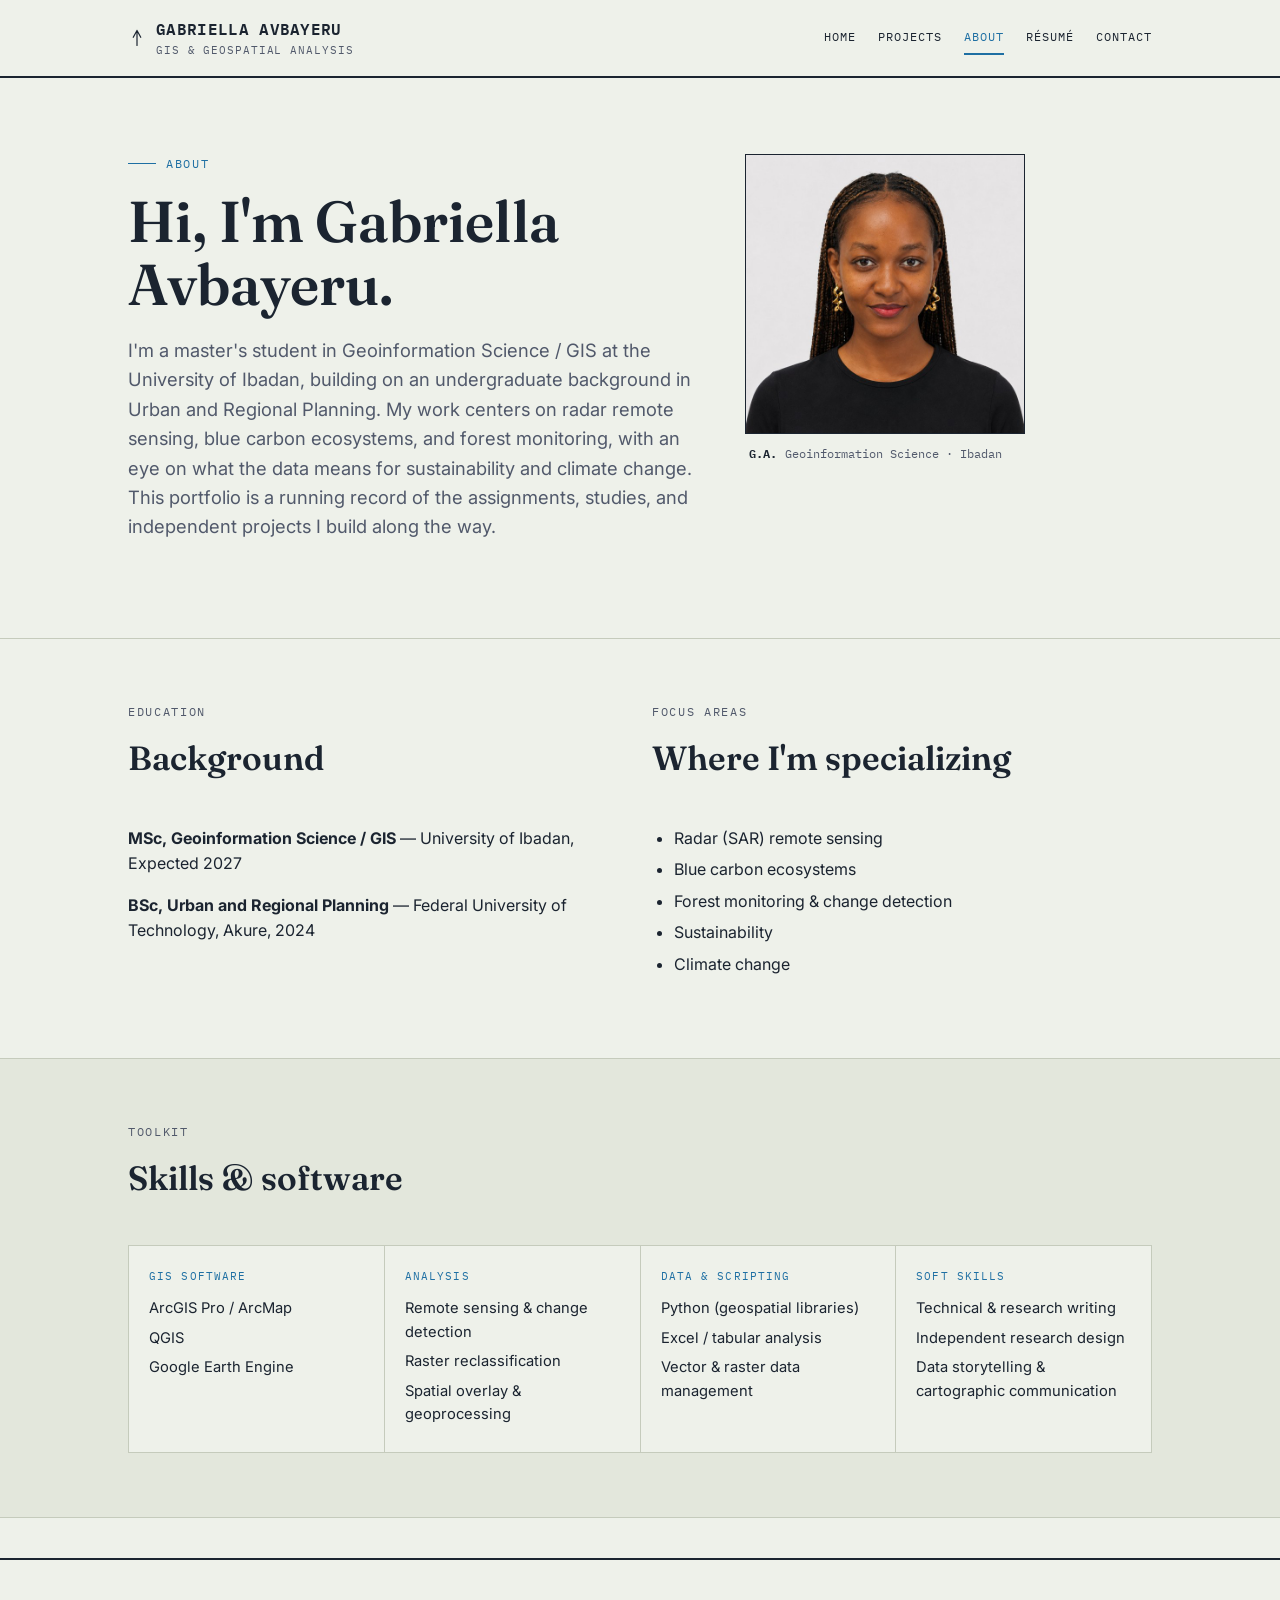
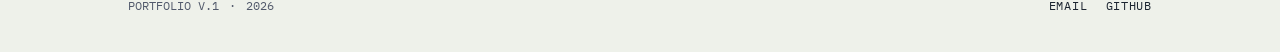
==== about.html @ cffc750f "Add files via upload" ====
<!doctype html>
<html lang="en">
<head>
<meta charset="UTF-8">
<meta name="viewport" content="width=device-width, initial-scale=1.0">
<title>About — Gabriella Avbayeru</title>
<link rel="stylesheet" href="css/style.css">
</head>
<body>

<header class="site-header">
  <div class="wrap">
    <div class="brand">
      <svg class="north" viewBox="0 0 24 24" fill="none" stroke="currentColor" stroke-width="1.6"><path d="M12 2L12 22M12 2L7 11M12 2L17 11" stroke-linecap="round" stroke-linejoin="round"/></svg>
      <div>
        GABRIELLA AVBAYERU
        <small>GIS &amp; GEOSPATIAL ANALYSIS</small>
      </div>
    </div>
    <nav class="primary">
      <a href="index.html">Home</a>
      <a href="projects.html">Projects</a>
      <a href="about.html" class="active">About</a>
      <a href="resume.html">Résumé</a>
      <a href="mailto:gabriellaavbayeru@gmail.com">Contact</a>
    </nav>
  </div>
</header>

<section class="hero">
  <div class="wrap hero-with-photo">
    <div>
      <span class="eyebrow"><span class="dash"></span>About</span>
      <h1>Hi, I'm Gabriella Avbayeru.</h1>
      <p class="lede">I'm a master's student in Geoinformation Science / GIS at the University of Ibadan, building on an undergraduate background in Urban and Regional Planning. My work centers on radar remote sensing, blue carbon ecosystems, and forest monitoring, with an eye on what the data means for sustainability and climate change. This portfolio is a running record of the assignments, studies, and independent projects I build along the way.</p>
    </div>
    <div class="hero-photo">
      <div class="figure" style="margin-bottom:0;">
        <img src="images/gabriella-headshot.jpg" alt="Portrait of Gabriella Avbayeru">
      </div>
      <div class="figure-cap" style="border-bottom:none; margin-bottom:0;"><span class="plate-no">G.A.</span>Geoinformation Science · Ibadan</div>
    </div>
  </div>
</section>

<section>
  <div class="wrap two-col">
    <div>
      <div class="section-head">
        <span class="eyebrow">Education</span>
        <h2>Background</h2>
      </div>
      <div class="prose">
        <p><strong>MSc, Geoinformation Science / GIS</strong> — University of Ibadan, Expected 2027</p>
        <p><strong>BSc, Urban and Regional Planning</strong> — Federal University of Technology, Akure, 2024</p>
      </div>
    </div>
    <div>
      <div class="section-head">
        <span class="eyebrow">Focus areas</span>
        <h2>Where I'm specializing</h2>
      </div>
      <div class="prose">
        <ul>
          <li>Radar (SAR) remote sensing</li>
          <li>Blue carbon ecosystems</li>
          <li>Forest monitoring &amp; change detection</li>
          <li>Sustainability</li>
          <li>Climate change</li>
        </ul>
      </div>
    </div>
  </div>
</section>

<section class="alt">
  <div class="wrap">
    <div class="section-head">
      <span class="eyebrow">Toolkit</span>
      <h2>Skills &amp; software</h2>
    </div>
    <div class="skills-grid">
      <div class="skill-cell">
        <span class="label">GIS Software</span>
        <ul>
          <li>ArcGIS Pro / ArcMap</li>
          <li>QGIS</li>
          <li>Google Earth Engine</li>
        </ul>
      </div>
      <div class="skill-cell">
        <span class="label">Analysis</span>
        <ul>
          <li>Remote sensing &amp; change detection</li>
          <li>Raster reclassification</li>
          <li>Spatial overlay &amp; geoprocessing</li>
        </ul>
      </div>
      <div class="skill-cell">
        <span class="label">Data &amp; Scripting</span>
        <ul>
          <li>Python (geospatial libraries)</li>
          <li>Excel / tabular analysis</li>
          <li>Vector &amp; raster data management</li>
        </ul>
      </div>
      <div class="skill-cell">
        <span class="label">Soft skills</span>
        <ul>
          <li>Technical &amp; research writing</li>
          <li>Independent research design</li>
          <li>Data storytelling &amp; cartographic communication</li>
        </ul>
      </div>
    </div>
  </div>
</section>

<footer class="site-footer">
  <div class="wrap">
    <div class="scale">
      <span>PORTFOLIO V.1</span>
      <span>·</span>
      <span id="year"></span>
    </div>
    <div class="links">
      <a href="mailto:gabriellaavbayeru@gmail.com">Email</a>
      <a href="https://github.com/MyGabbbie">GitHub</a>
    </div>
  </div>
</footer>

<script>document.getElementById('year').textContent = new Date().getFullYear();</script>
</body>
</html>
---- css/style.css ----
/* ============================================================
   GIS PORTFOLIO — "SURVEY SHEET" DESIGN SYSTEM
   Visual language borrowed directly from the cartographic plates
   themselves: neatline borders, title blocks, north arrows,
   scale bars, legend chips, plate numbering.
   ============================================================ */

@import url('https://fonts.googleapis.com/css2?family=Fraunces:opsz,wght@9..144,400;9..144,500;9..144,600;9..144,700&family=Inter:wght@400;500;600&family=IBM+Plex+Mono:wght@400;500;600&display=swap');

:root{
  /* -- color: pulled from the map legends themselves -- */
  --paper:       #EEF1EA;
  --paper-deep:  #E3E7DC;
  --ink:         #1B2430;
  --ink-soft:    #51596B;
  --line:        #C5CBBC;
  --line-strong: #1B2430;
  --water:       #1E6FA3;
  --water-soft:  #DCE8EE;
  --veg:         #3F7D32;
  --veg-soft:    #E2EBDC;
  --alert:       #B8412B;
  --alert-soft:  #F3E1DA;

  --display: 'Fraunces', serif;
  --body: 'Inter', system-ui, sans-serif;
  --mono: 'IBM Plex Mono', monospace;

  --max: 1080px;
}

*{ box-sizing: border-box; }

html{ scroll-behavior: smooth; }

body{
  margin:0;
  background: var(--paper);
  color: var(--ink);
  font-family: var(--body);
  font-size: 16px;
  line-height: 1.6;
  -webkit-font-smoothing: antialiased;
}

a{ color: var(--water); text-decoration: none; }
a:hover{ text-decoration: underline; }
a:focus-visible, button:focus-visible{
  outline: 2px solid var(--water);
  outline-offset: 2px;
}

img{ max-width: 100%; display:block; }

.wrap{ max-width: var(--max); margin: 0 auto; padding: 0 28px; }

/* ---------------------------------------------------------
   Background graticule — faint lat/long grid, like a map sheet
--------------------------------------------------------- */
.graticule{
  background-image:
    linear-gradient(var(--line) 1px, transparent 1px),
    linear-gradient(90deg, var(--line) 1px, transparent 1px);
  background-size: 56px 56px;
  background-position: -1px -1px;
  opacity: 1;
}

/* ---------------------------------------------------------
   Header / title block
--------------------------------------------------------- */
.site-header{
  border-bottom: 2px solid var(--line-strong);
  background: var(--paper);
  position: sticky; top:0; z-index: 50;
}
.site-header .wrap{
  display:flex; align-items:center; justify-content:space-between;
  padding-top: 16px; padding-bottom: 16px;
  gap: 24px;
}
.brand{
  display:flex; align-items:center; gap:10px;
  font-family: var(--mono);
  font-weight: 600;
  letter-spacing: 0.02em;
  color: var(--ink);
}
.brand .north{ width:18px; height:18px; flex-shrink:0; }
.brand small{
  display:block;
  font-family: var(--mono);
  font-weight: 400;
  font-size: 0.7rem;
  color: var(--ink-soft);
  letter-spacing: 0.08em;
}
nav.primary{ display:flex; gap: 22px; flex-wrap: wrap; }
nav.primary a{
  font-family: var(--mono);
  font-size: 0.78rem;
  text-transform: uppercase;
  letter-spacing: 0.08em;
  color: var(--ink);
  padding: 6px 0;
  border-bottom: 2px solid transparent;
}
nav.primary a:hover, nav.primary a.active{
  border-bottom-color: var(--water);
  text-decoration:none;
  color: var(--water);
}

/* ---------------------------------------------------------
   Hero
--------------------------------------------------------- */
.hero{
  padding: 76px 0 64px;
  border-bottom: 1px solid var(--line);
}
.hero .eyebrow{
  font-family: var(--mono);
  font-size: 0.78rem;
  letter-spacing: 0.14em;
  text-transform: uppercase;
  color: var(--water);
  display:flex; align-items:center; gap:10px;
  margin-bottom: 18px;
}
.hero .eyebrow .dash{ width:28px; height:1px; background:var(--water); display:inline-block; }
.hero h1{
  font-family: var(--display);
  font-weight: 600;
  font-size: clamp(2.4rem, 5vw, 3.6rem);
  line-height: 1.08;
  margin: 0 0 20px;
  max-width: 16ch;
}
.hero p.lede{
  font-size: 1.15rem;
  color: var(--ink-soft);
  max-width: 56ch;
  margin: 0 0 32px;
}
.hero .ctas{ display:flex; gap:14px; flex-wrap:wrap; }

.btn{
  display:inline-flex; align-items:center; gap:8px;
  font-family: var(--mono);
  font-size: 0.82rem;
  text-transform: uppercase;
  letter-spacing: 0.06em;
  padding: 12px 20px;
  border: 1.5px solid var(--ink);
  color: var(--ink);
  background: transparent;
  cursor:pointer;
}
.btn:hover{ background: var(--ink); color: var(--paper); text-decoration:none; }
.btn.primary{ background: var(--ink); color: var(--paper); }
.btn.primary:hover{ background: var(--water); border-color: var(--water); color: #fff; }
.btn .chip{ width:10px; height:10px; background: currentColor; display:inline-block; }

/* ---------------------------------------------------------
   Section scaffolding
--------------------------------------------------------- */
section{ padding: 64px 0; }
section.alt{ background: var(--paper-deep); border-top:1px solid var(--line); border-bottom:1px solid var(--line); }

.section-head{ margin-bottom: 40px; max-width: 64ch; }
.section-head .eyebrow{
  font-family: var(--mono);
  font-size: 0.74rem;
  letter-spacing: 0.14em;
  text-transform: uppercase;
  color: var(--ink-soft);
  margin-bottom: 10px;
  display:block;
}
.section-head h2{
  font-family: var(--display);
  font-weight: 600;
  font-size: clamp(1.6rem, 3vw, 2.1rem);
  margin: 0 0 12px;
}
.section-head p{ color: var(--ink-soft); margin:0; }

/* ---------------------------------------------------------
   Skills strip
--------------------------------------------------------- */
.skills-grid{
  display:grid;
  grid-template-columns: repeat(auto-fit, minmax(200px, 1fr));
  gap: 1px;
  background: var(--line);
  border: 1px solid var(--line);
}
.skill-cell{
  background: var(--paper);
  padding: 22px 20px;
}
.skill-cell .label{
  font-family: var(--mono);
  font-size: 0.7rem;
  letter-spacing: 0.1em;
  text-transform: uppercase;
  color: var(--water);
  margin-bottom: 8px;
  display:block;
}
.skill-cell ul{ margin:0; padding:0; list-style:none; }
.skill-cell li{
  font-size: 0.92rem;
  padding: 3px 0;
  color: var(--ink);
}

/* ---------------------------------------------------------
   Plate card (project card) — styled like the maps themselves
--------------------------------------------------------- */
.plates{
  display:grid;
  grid-template-columns: repeat(auto-fit, minmax(280px, 1fr));
  gap: 28px;
}
.plate{
  border: 1.5px solid var(--line-strong);
  background: var(--paper);
  display:flex; flex-direction:column;
  transition: transform .15s ease, box-shadow .15s ease;
}
.plate:hover{ transform: translateY(-3px); box-shadow: 6px 6px 0 var(--line); }
.plate-titleblock{
  display:flex; align-items:flex-start; justify-content:space-between;
  padding: 14px 16px;
  border-bottom: 1px solid var(--line-strong);
}
.plate-titleblock h3{
  font-family: var(--display);
  font-size: 1.15rem;
  font-weight: 600;
  margin:0;
  line-height:1.25;
}
.plate-titleblock .north{ width:16px; height:16px; flex-shrink:0; margin-left:10px; opacity:0.7; }
.plate-thumb{
  aspect-ratio: 4/3;
  overflow:hidden;
  border-bottom: 1px solid var(--line);
  background: #fff;
}
.plate-thumb img{ width:100%; height:100%; object-fit: cover; }
.plate-body{ padding: 16px; flex:1; display:flex; flex-direction:column; gap:12px; }
.plate-body p{ margin:0; color: var(--ink-soft); font-size: 0.92rem; }
.plate-tags{ display:flex; gap:6px; flex-wrap:wrap; }
.tag{
  font-family: var(--mono);
  font-size: 0.68rem;
  letter-spacing: 0.04em;
  text-transform: uppercase;
  padding: 3px 8px;
  border: 1px solid var(--line-strong);
  color: var(--ink);
}
.plate-footer{
  display:flex; align-items:center; justify-content:space-between;
  padding: 12px 16px;
  border-top: 1px solid var(--line);
  font-family: var(--mono);
  font-size: 0.72rem;
  color: var(--ink-soft);
  letter-spacing: 0.04em;
}
.plate-footer a{ font-weight:600; }

/* ---------------------------------------------------------
   Stat block
--------------------------------------------------------- */
.stat-row{
  display:grid;
  grid-template-columns: repeat(auto-fit, minmax(180px,1fr));
  gap: 24px;
  margin: 28px 0;
}
.stat{
  border-left: 3px solid var(--water);
  padding-left: 16px;
}
.stat .num{
  font-family: var(--display);
  font-size: 2.1rem;
  font-weight: 600;
  line-height:1;
  color: var(--ink);
}
.stat .num.alert{ color: var(--alert); }
.stat .lbl{
  font-family: var(--mono);
  font-size: 0.72rem;
  text-transform: uppercase;
  letter-spacing: 0.06em;
  color: var(--ink-soft);
  margin-top: 6px;
  display:block;
}

/* ---------------------------------------------------------
   Footer
--------------------------------------------------------- */
footer.site-footer{
  border-top: 2px solid var(--line-strong);
  padding: 36px 0;
  margin-top: 40px;
}
footer.site-footer .wrap{
  display:flex; justify-content:space-between; align-items:center; flex-wrap:wrap; gap:16px;
}
footer.site-footer .scale{
  font-family: var(--mono);
  font-size: 0.72rem;
  color: var(--ink-soft);
  display:flex; align-items:center; gap:10px;
}
footer.site-footer .links{ display:flex; gap:18px; }
footer.site-footer a{
  font-family: var(--mono);
  font-size: 0.78rem;
  text-transform: uppercase;
  letter-spacing: 0.06em;
  color: var(--ink);
}

/* ---------------------------------------------------------
   Project detail page
--------------------------------------------------------- */
.project-hero{
  border-bottom: 1px solid var(--line);
  padding: 48px 0 40px;
}
.project-hero .meta-row{
  display:flex; flex-wrap:wrap; gap: 10px 28px;
  margin-top: 24px;
  font-family: var(--mono);
  font-size: 0.78rem;
  color: var(--ink-soft);
}
.project-hero .meta-row strong{ color: var(--ink); display:block; font-size:0.7rem; text-transform:uppercase; letter-spacing:0.08em; margin-bottom:3px; font-weight:600;}

.figure{
  border: 1.5px solid var(--line-strong);
  background:#fff;
  margin: 0 0 12px;
}
.figure img{ width:100%; }
.figure-cap{
  font-family: var(--mono);
  font-size: 0.78rem;
  color: var(--ink-soft);
  padding: 10px 4px 32px;
  border-bottom: 1px solid var(--line);
  margin-bottom: 32px;
}
.figure-cap .plate-no{ color: var(--ink); font-weight:600; margin-right:8px;}

.prose h2{
  font-family: var(--display);
  font-weight:600;
  font-size: 1.5rem;
  margin: 44px 0 16px;
}
.prose h2:first-child{ margin-top:0; }
.prose p{ margin: 0 0 16px; max-width: 72ch; }
.prose ul{ margin: 0 0 16px; padding-left: 22px; max-width: 72ch; }
.prose li{ margin-bottom: 6px; }

.callout{
  border-left: 3px solid var(--veg);
  background: var(--veg-soft);
  padding: 16px 20px;
  margin: 24px 0;
  font-size: 0.95rem;
}
.callout.alert{ border-left-color: var(--alert); background: var(--alert-soft); }

.two-col{
  display:grid; grid-template-columns: 1fr 1fr; gap: 24px;
}
.hero-with-photo{
  display:grid;
  grid-template-columns: 1.4fr 1fr;
  gap: 48px;
  align-items: start;
}
.hero-photo{ max-width: 280px; }
.hero-photo .figure img{ aspect-ratio: 1/1; object-fit: cover; }
@media (max-width: 720px){
  .hero-with-photo{ grid-template-columns: 1fr; }
  .hero-photo{ max-width: 200px; order: -1; }
}
@media (max-width: 720px){
  .two-col{ grid-template-columns: 1fr; }
  .hero .ctas{ flex-direction:column; align-items:flex-start; }
  nav.primary{ gap: 14px; }
}

.back-link{
  display:inline-flex; align-items:center; gap:8px;
  font-family: var(--mono);
  font-size: 0.78rem;
  text-transform: uppercase;
  letter-spacing: 0.06em;
  margin-bottom: 28px;
}

/* sparkline chart */
.trend-chart{ border: 1.5px solid var(--line-strong); background:#fff; padding: 20px; margin: 24px 0; }
.trend-chart .chart-label{ font-family: var(--mono); font-size:0.72rem; color: var(--ink-soft); text-transform:uppercase; letter-spacing:0.06em; margin-bottom:10px; display:block;}

/* data table */
.data-table-wrap{ overflow-x:auto; margin: 24px 0; border: 1.5px solid var(--line-strong); }
table.data-table{ width:100%; border-collapse: collapse; font-size: 0.88rem; background:#fff; }
table.data-table caption{
  text-align:left; font-family: var(--mono); font-size:0.72rem; text-transform:uppercase;
  letter-spacing:0.06em; color: var(--ink-soft); padding: 12px 14px; border-bottom: 1px solid var(--line);
}
table.data-table th, table.data-table td{
  padding: 9px 14px; text-align:right; border-bottom: 1px solid var(--line); white-space: nowrap;
}
table.data-table th:first-child, table.data-table td:first-child{ text-align:left; white-space: normal; }
table.data-table thead th{
  font-family: var(--mono); font-size: 0.72rem; text-transform:uppercase; letter-spacing:0.04em;
  color: var(--ink-soft); border-bottom: 1.5px solid var(--line-strong);
}
table.data-table tbody tr:last-child td{ border-bottom:none; }
table.data-table td.pos{ color: var(--veg); font-weight:600; }
table.data-table td.neg{ color: var(--alert); font-weight:600; }
table.data-table tfoot td{ font-weight:600; border-top: 1.5px solid var(--line-strong); border-bottom:none; }

@media (prefers-reduced-motion: reduce){
  *{ scroll-behavior:auto !important; transition:none !important; }
}
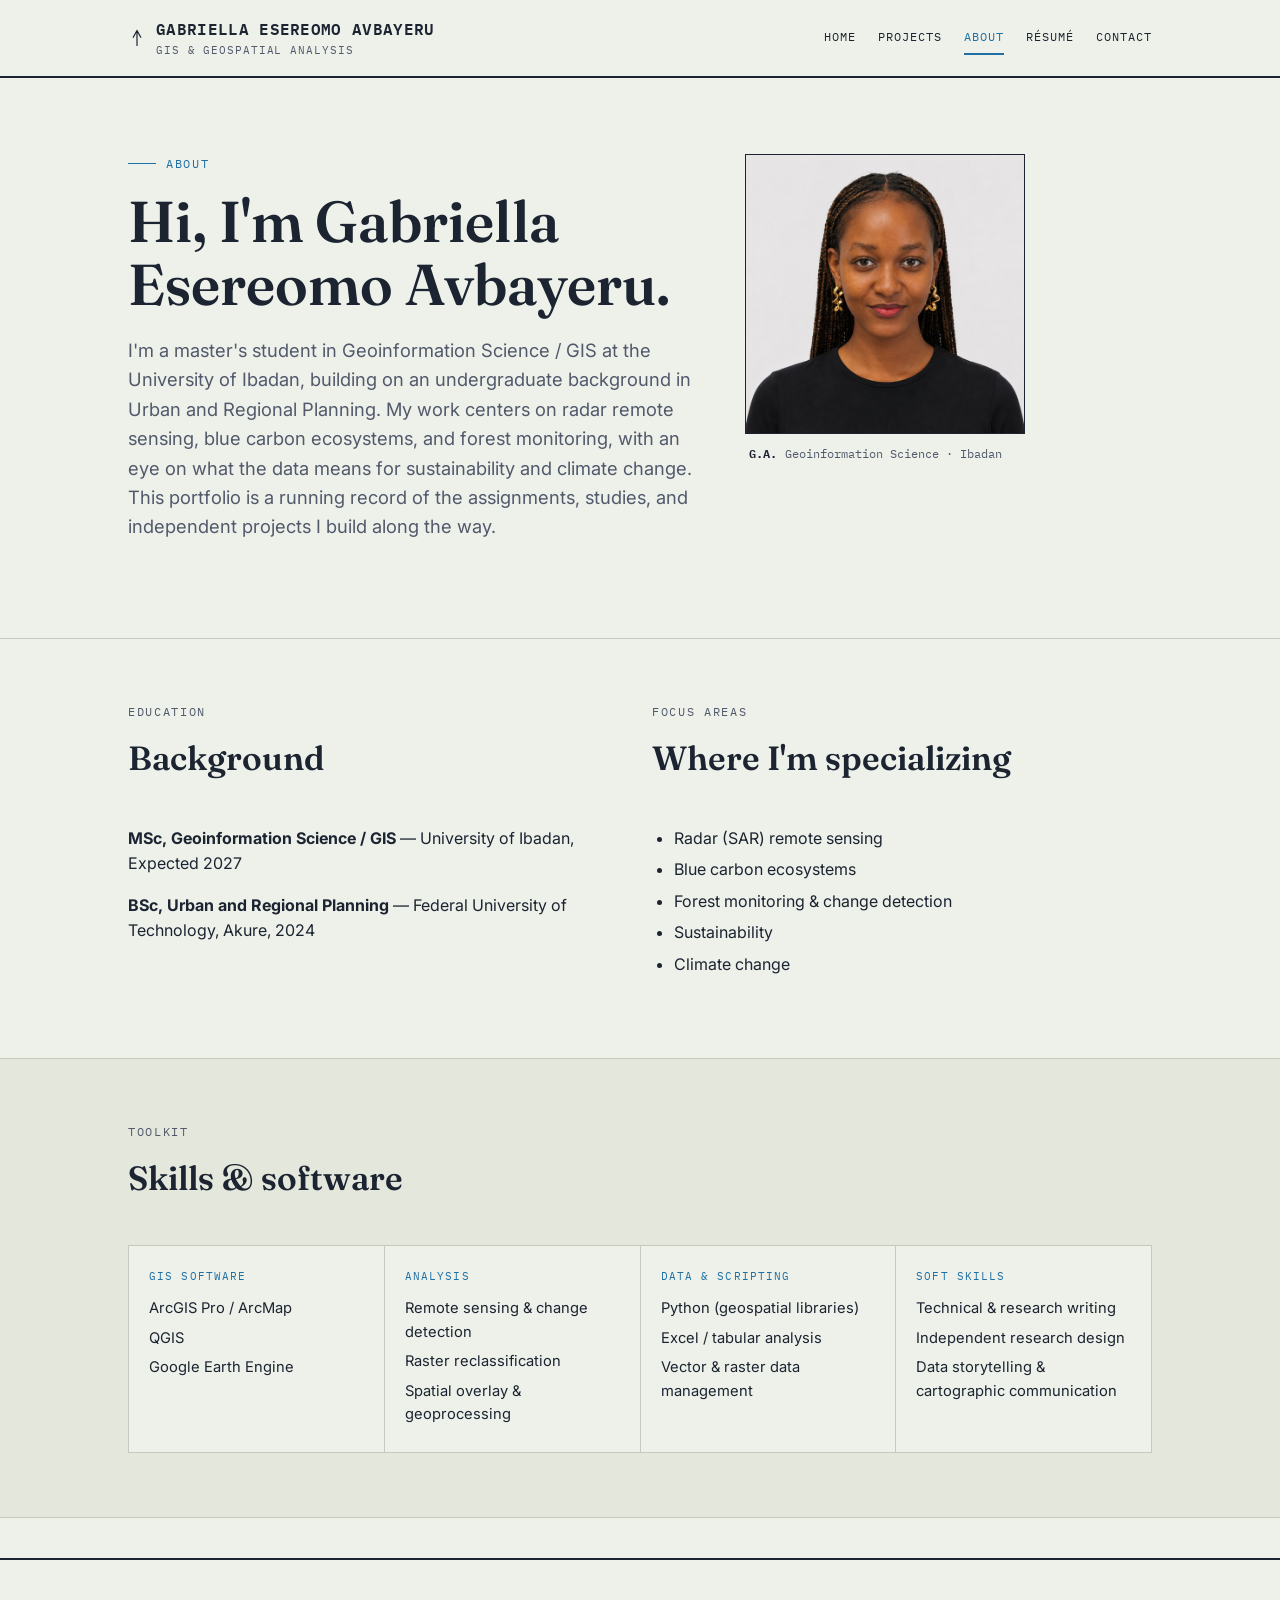
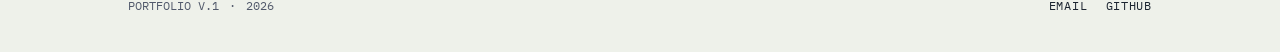
==== commit e6f0b060: "Add files via upload" ====
--- a/about.html
+++ b/about.html
@@ -3,7 +3,7 @@
 <head>
 <meta charset="UTF-8">
 <meta name="viewport" content="width=device-width, initial-scale=1.0">
-<title>About — Gabriella Avbayeru</title>
+<title>About — Gabriella Esereomo Avbayeru</title>
 <link rel="stylesheet" href="css/style.css">
 </head>
 <body>
@@ -13,7 +13,7 @@
     <div class="brand">
       <svg class="north" viewBox="0 0 24 24" fill="none" stroke="currentColor" stroke-width="1.6"><path d="M12 2L12 22M12 2L7 11M12 2L17 11" stroke-linecap="round" stroke-linejoin="round"/></svg>
       <div>
-        GABRIELLA AVBAYERU
+        GABRIELLA ESEREOMO AVBAYERU
         <small>GIS &amp; GEOSPATIAL ANALYSIS</small>
       </div>
     </div>
@@ -31,12 +31,12 @@
   <div class="wrap hero-with-photo">
     <div>
       <span class="eyebrow"><span class="dash"></span>About</span>
-      <h1>Hi, I'm Gabriella Avbayeru.</h1>
+      <h1>Hi, I'm Gabriella Esereomo Avbayeru.</h1>
       <p class="lede">I'm a master's student in Geoinformation Science / GIS at the University of Ibadan, building on an undergraduate background in Urban and Regional Planning. My work centers on radar remote sensing, blue carbon ecosystems, and forest monitoring, with an eye on what the data means for sustainability and climate change. This portfolio is a running record of the assignments, studies, and independent projects I build along the way.</p>
     </div>
     <div class="hero-photo">
       <div class="figure" style="margin-bottom:0;">
-        <img src="images/gabriella-headshot.jpg" alt="Portrait of Gabriella Avbayeru">
+        <img src="images/gabriella-headshot.jpg" alt="Portrait of Gabriella Esereomo Avbayeru">
       </div>
       <div class="figure-cap" style="border-bottom:none; margin-bottom:0;"><span class="plate-no">G.A.</span>Geoinformation Science · Ibadan</div>
     </div>
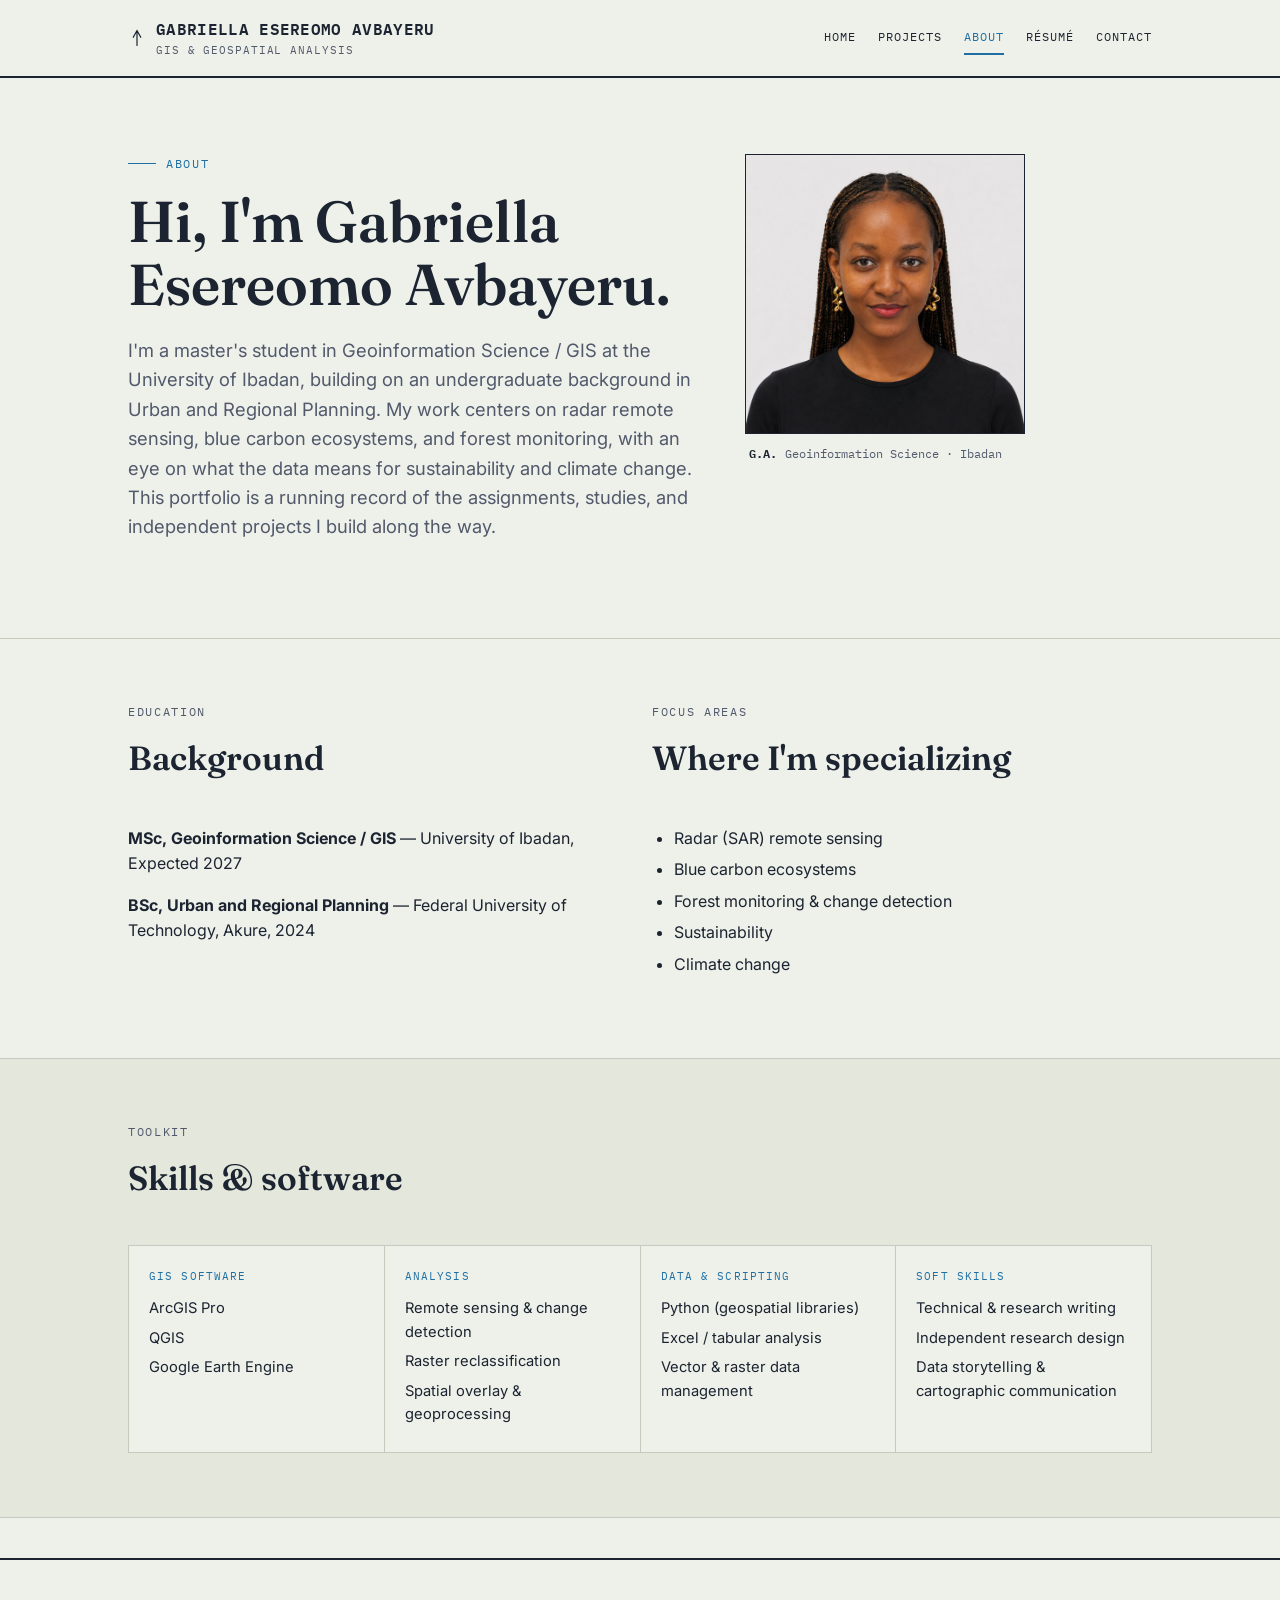
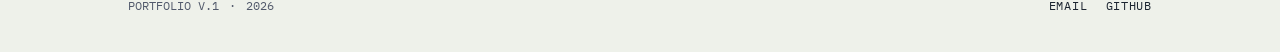
==== commit ed00bd1a: "Add files via upload" ====
--- a/about.html
+++ b/about.html
@@ -83,7 +83,7 @@
       <div class="skill-cell">
         <span class="label">GIS Software</span>
         <ul>
-          <li>ArcGIS Pro / ArcMap</li>
+          <li>ArcGIS Pro</li>
           <li>QGIS</li>
           <li>Google Earth Engine</li>
         </ul>
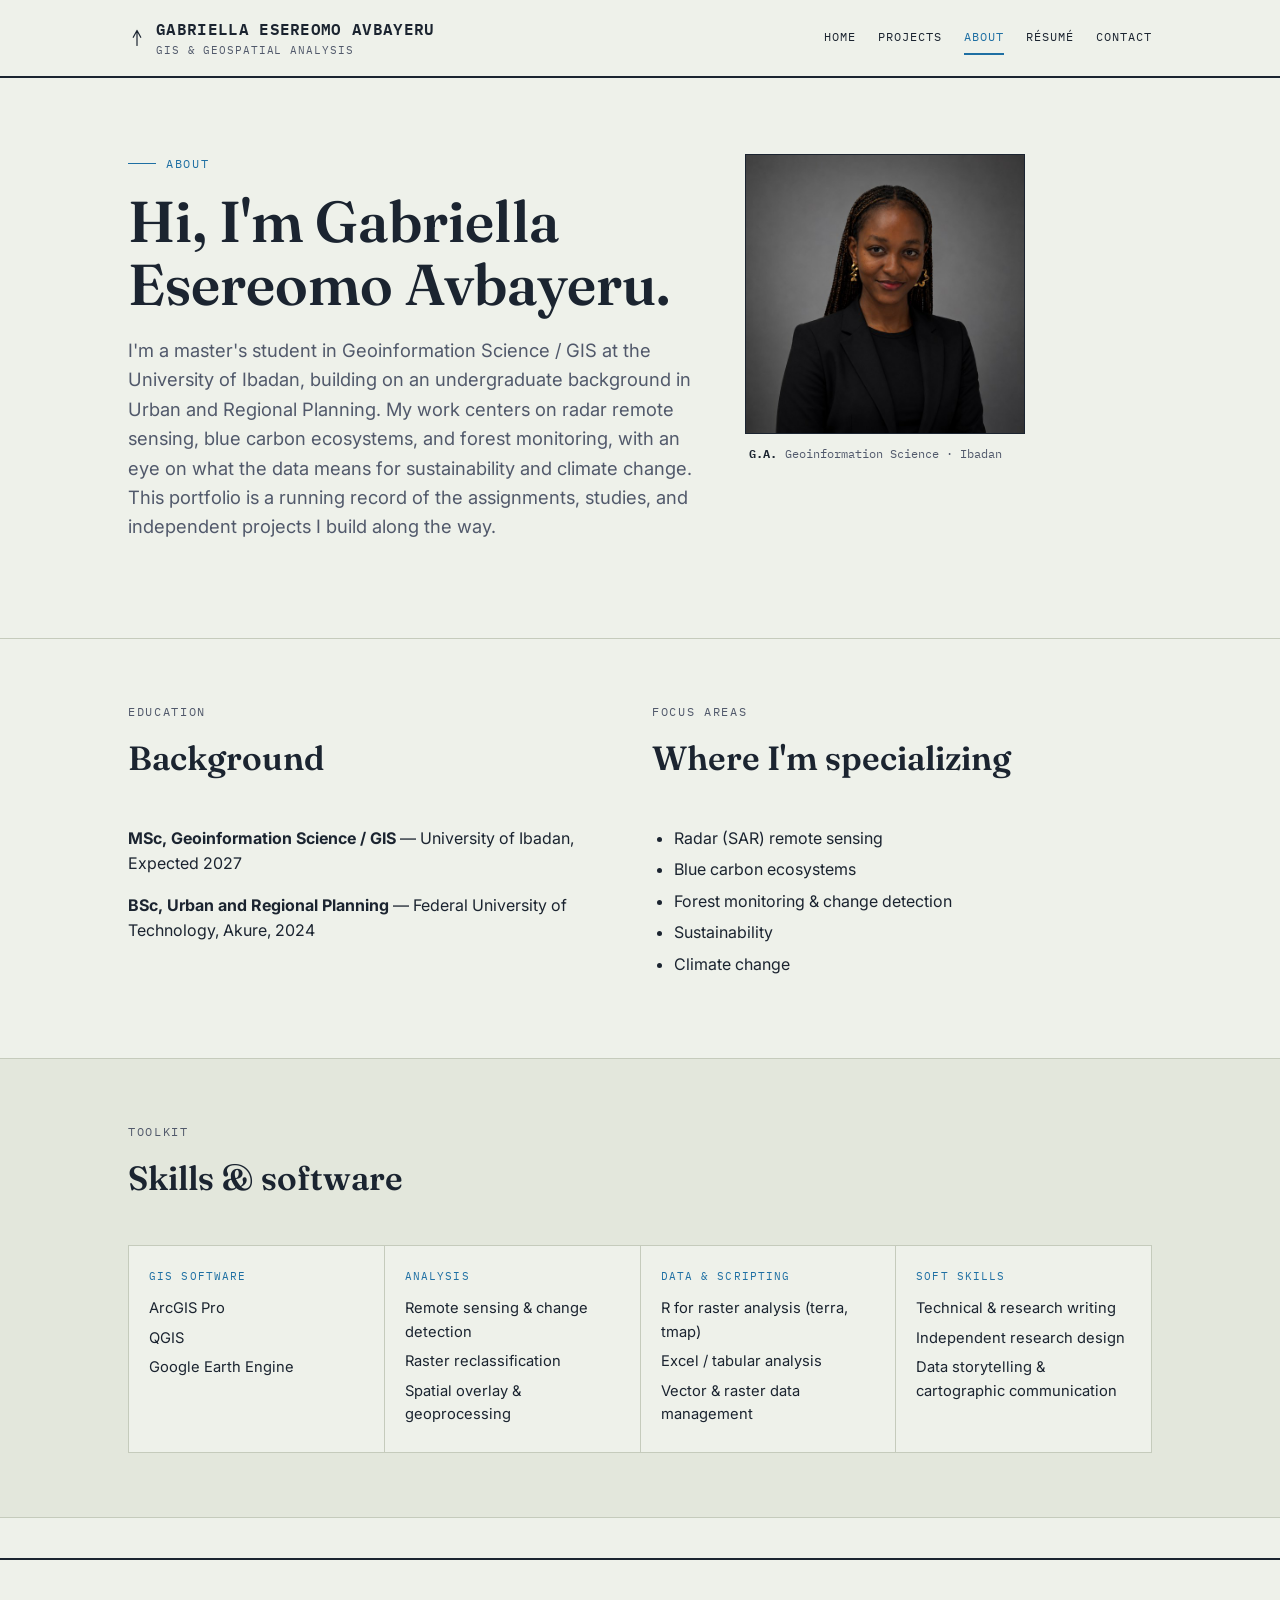
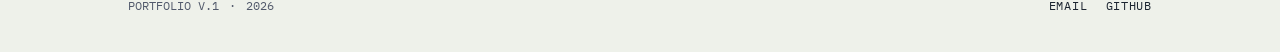
==== commit f68d4376: "Update skills listed in about.html" ====
--- a/about.html
+++ b/about.html
@@ -99,7 +99,7 @@
       <div class="skill-cell">
         <span class="label">Data &amp; Scripting</span>
         <ul>
-          <li>Python (geospatial libraries)</li>
+          <li>R for raster analysis (terra, tmap)</li>
           <li>Excel / tabular analysis</li>
           <li>Vector &amp; raster data management</li>
         </ul>
